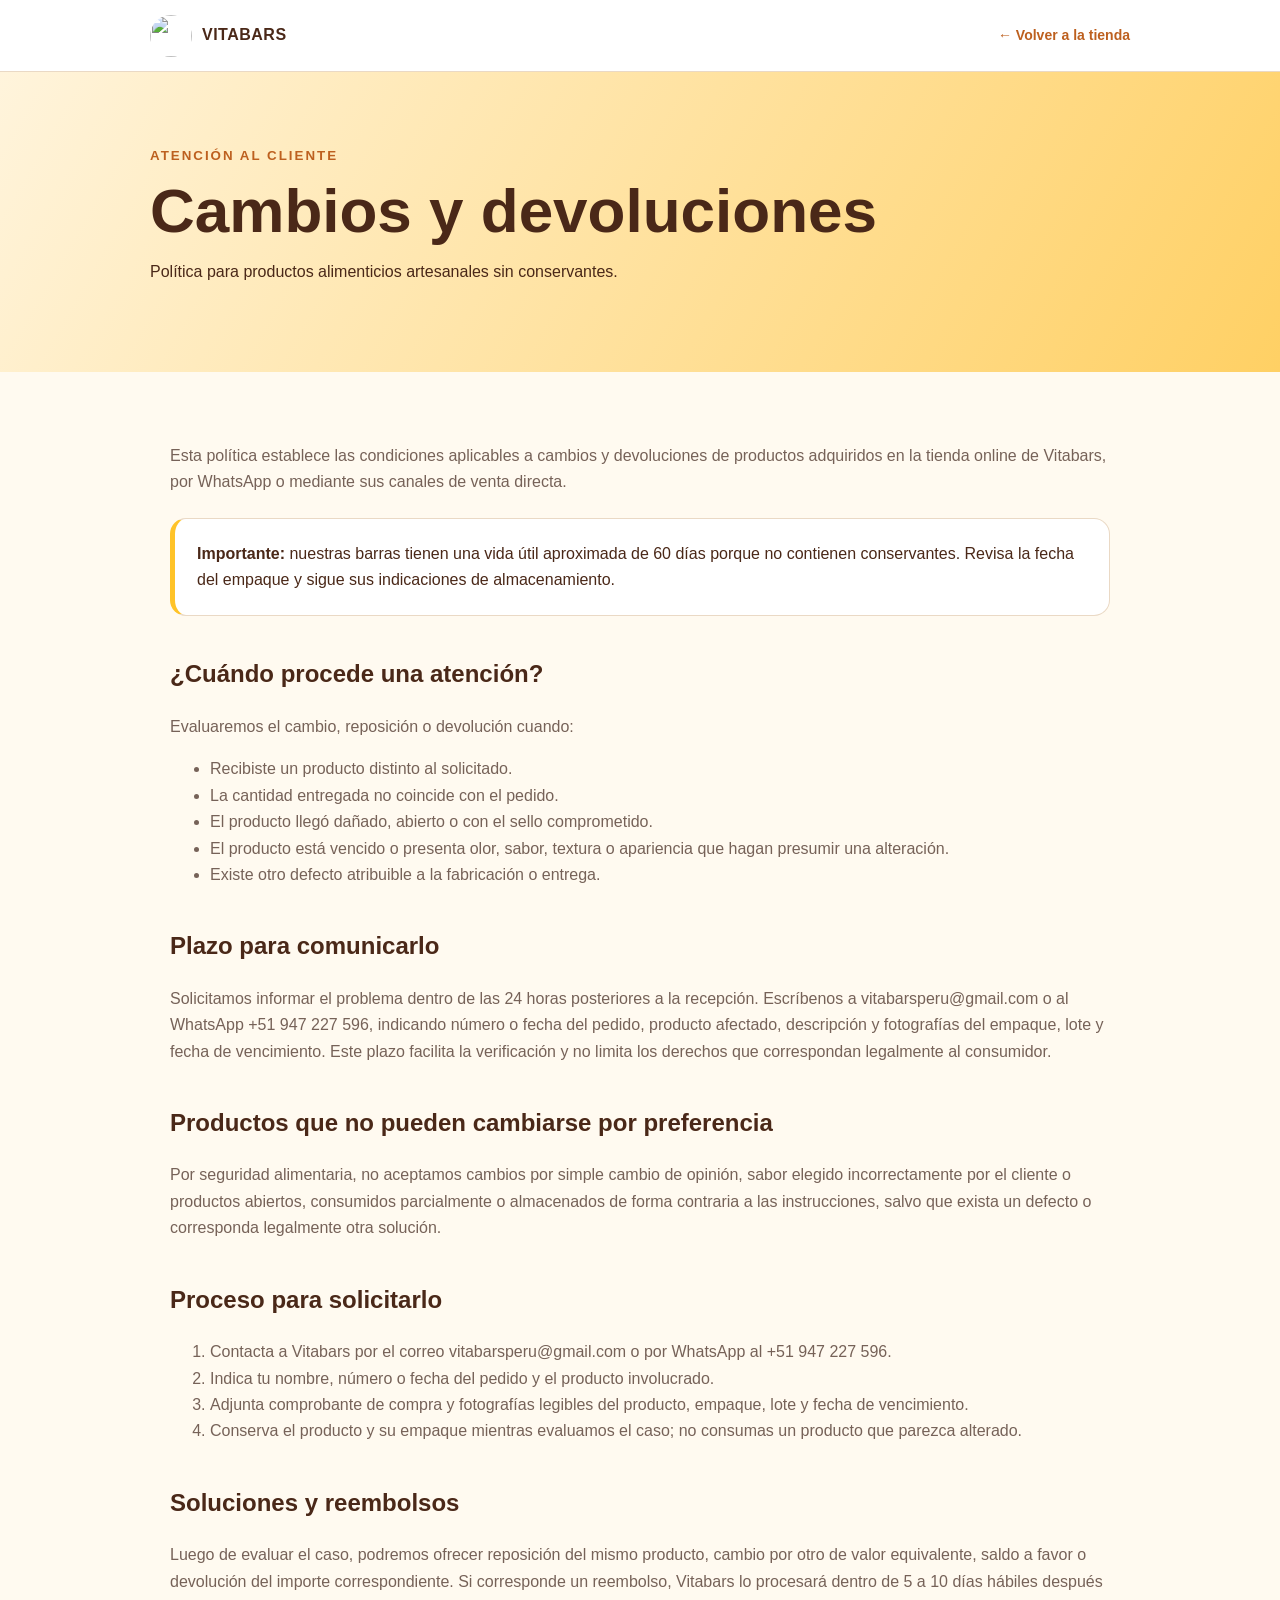
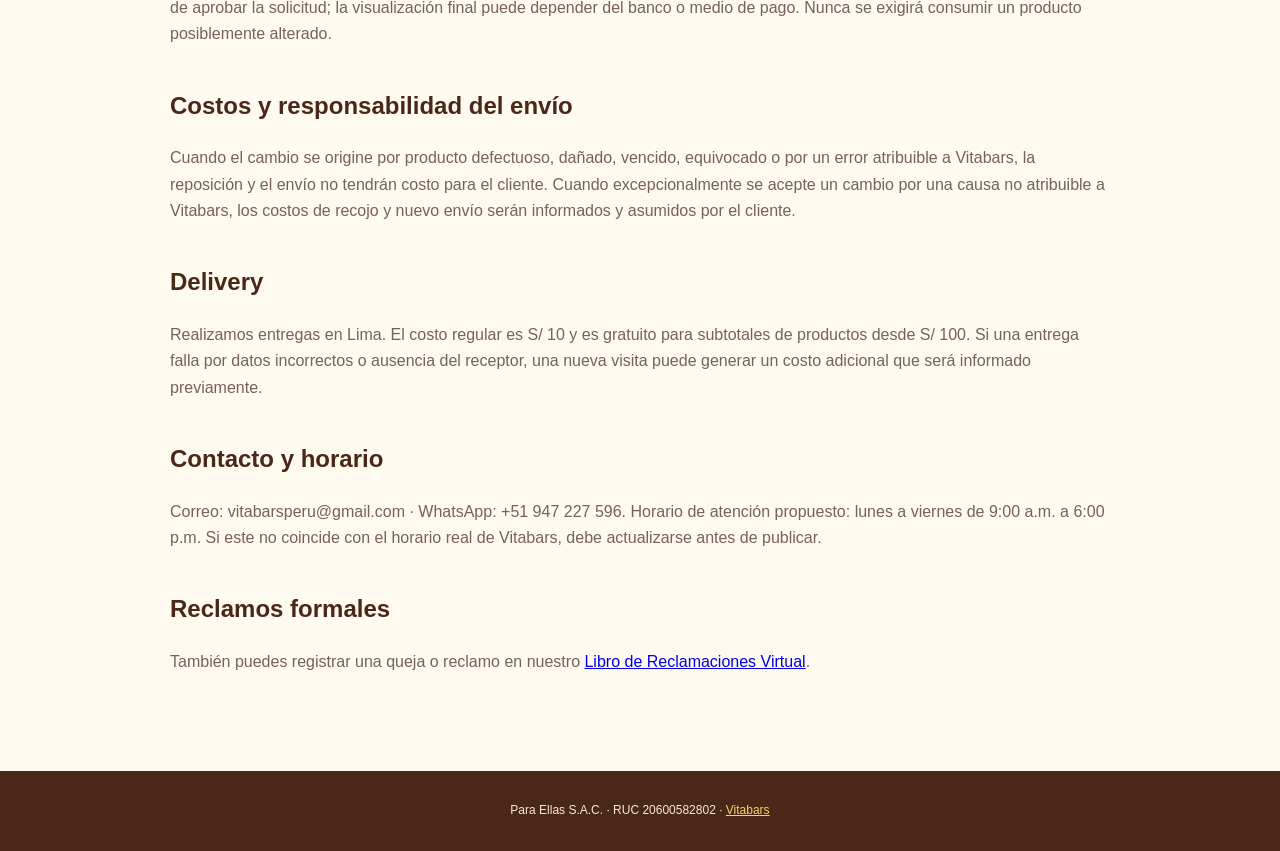
==== cambios-devoluciones.html @ f064b8fb "Add files via upload" ====
<!doctype html><html lang="es"><head><meta charset="UTF-8"><meta name="viewport" content="width=device-width,initial-scale=1"><title>Cambios y devoluciones | Vitabars</title><link rel="stylesheet" href="legal.css"></head><body>
<header class="legal-header"><a class="legal-brand" href="index.html"><img src="assets/logo.png" alt="">VITABARS</a><a class="back-link" href="index.html">← Volver a la tienda</a></header>
<section class="legal-hero"><div><small>ATENCIÓN AL CLIENTE</small><h1>Cambios y devoluciones</h1><p>Política para productos alimenticios artesanales sin conservantes.</p></div></section>
<main class="legal-content"><p>Esta política establece las condiciones aplicables a cambios y devoluciones de productos adquiridos en la tienda online de Vitabars, por WhatsApp o mediante sus canales de venta directa.</p><div class="notice"><strong>Importante:</strong> nuestras barras tienen una vida útil aproximada de 60 días porque no contienen conservantes. Revisa la fecha del empaque y sigue sus indicaciones de almacenamiento.</div>
<h2>¿Cuándo procede una atención?</h2><p>Evaluaremos el cambio, reposición o devolución cuando:</p><ul><li>Recibiste un producto distinto al solicitado.</li><li>La cantidad entregada no coincide con el pedido.</li><li>El producto llegó dañado, abierto o con el sello comprometido.</li><li>El producto está vencido o presenta olor, sabor, textura o apariencia que hagan presumir una alteración.</li><li>Existe otro defecto atribuible a la fabricación o entrega.</li></ul>
<h2>Plazo para comunicarlo</h2><p>Solicitamos informar el problema dentro de las 24 horas posteriores a la recepción. Escríbenos a vitabarsperu@gmail.com o al WhatsApp +51 947 227 596, indicando número o fecha del pedido, producto afectado, descripción y fotografías del empaque, lote y fecha de vencimiento. Este plazo facilita la verificación y no limita los derechos que correspondan legalmente al consumidor.</p>
<h2>Productos que no pueden cambiarse por preferencia</h2><p>Por seguridad alimentaria, no aceptamos cambios por simple cambio de opinión, sabor elegido incorrectamente por el cliente o productos abiertos, consumidos parcialmente o almacenados de forma contraria a las instrucciones, salvo que exista un defecto o corresponda legalmente otra solución.</p>
<h2>Proceso para solicitarlo</h2><ol><li>Contacta a Vitabars por el correo vitabarsperu@gmail.com o por WhatsApp al +51 947 227 596.</li><li>Indica tu nombre, número o fecha del pedido y el producto involucrado.</li><li>Adjunta comprobante de compra y fotografías legibles del producto, empaque, lote y fecha de vencimiento.</li><li>Conserva el producto y su empaque mientras evaluamos el caso; no consumas un producto que parezca alterado.</li></ol>
<h2>Soluciones y reembolsos</h2><p>Luego de evaluar el caso, podremos ofrecer reposición del mismo producto, cambio por otro de valor equivalente, saldo a favor o devolución del importe correspondiente. Si corresponde un reembolso, Vitabars lo procesará dentro de 5 a 10 días hábiles después de aprobar la solicitud; la visualización final puede depender del banco o medio de pago. Nunca se exigirá consumir un producto posiblemente alterado.</p>
<h2>Costos y responsabilidad del envío</h2><p>Cuando el cambio se origine por producto defectuoso, dañado, vencido, equivocado o por un error atribuible a Vitabars, la reposición y el envío no tendrán costo para el cliente. Cuando excepcionalmente se acepte un cambio por una causa no atribuible a Vitabars, los costos de recojo y nuevo envío serán informados y asumidos por el cliente.</p>
<h2>Delivery</h2><p>Realizamos entregas en Lima. El costo regular es S/ 10 y es gratuito para subtotales de productos desde S/ 100. Si una entrega falla por datos incorrectos o ausencia del receptor, una nueva visita puede generar un costo adicional que será informado previamente.</p>
<h2>Contacto y horario</h2><p>Correo: vitabarsperu@gmail.com · WhatsApp: +51 947 227 596. Horario de atención propuesto: lunes a viernes de 9:00 a.m. a 6:00 p.m. Si este no coincide con el horario real de Vitabars, debe actualizarse antes de publicar.</p>
<h2>Reclamos formales</h2><p>También puedes registrar una queja o reclamo en nuestro <a href="libro-reclamaciones.html">Libro de Reclamaciones Virtual</a>.</p></main>
<footer class="legal-footer">Para Ellas S.A.C. · RUC 20600582802 · <a href="index.html">Vitabars</a></footer></body></html>
---- legal.css ----
:root{--ink:#4a2818;--orange:#bd601f;--yellow:#ffc328;--cream:#fff4dc;--paper:#fffaf0;--line:#ead9c5;--muted:#766258}*{box-sizing:border-box}body{margin:0;background:var(--paper);color:var(--ink);font-family:Arial,sans-serif;line-height:1.65}.legal-header{height:72px;padding:0 max(20px,calc((100vw - 980px)/2));display:flex;align-items:center;justify-content:space-between;background:#fff;border-bottom:1px solid var(--line);position:sticky;top:0;z-index:5}.legal-brand{display:flex;align-items:center;gap:10px;font-weight:800;text-decoration:none;color:var(--ink);letter-spacing:.5px}.legal-brand img{width:42px;height:42px;border-radius:50%;object-fit:cover}.back-link{color:var(--orange);font-weight:700;text-decoration:none;font-size:14px}.legal-hero{background:linear-gradient(120deg,var(--cream),#ffd064);padding:70px 20px}.legal-hero>div,.legal-content{max-width:980px;margin:auto}.legal-hero small{font-weight:800;letter-spacing:2px;color:var(--orange)}h1{font-size:clamp(36px,6vw,62px);line-height:1.05;margin:10px 0}h2{font-size:24px;margin-top:38px}h3{font-size:17px;margin-top:25px}.legal-content{padding:55px 20px 80px}.legal-content p,.legal-content li{color:var(--muted)}.company-card,.notice{background:white;border:1px solid var(--line);border-radius:16px;padding:22px;margin:22px 0}.notice{border-left:5px solid var(--yellow)}.legal-footer{background:var(--ink);color:#f8e8d8;padding:30px 20px;text-align:center;font-size:12px}.legal-footer a{color:#ffd064}.claims-form{display:grid;grid-template-columns:1fr 1fr;gap:18px;background:white;border:1px solid var(--line);border-radius:20px;padding:28px}.claims-form h2,.claims-form .full{grid-column:1/-1}.claims-form label{display:flex;flex-direction:column;font-size:13px;font-weight:700;gap:7px}.claims-form input,.claims-form select,.claims-form textarea{width:100%;padding:12px;border:1px solid #d8c4ae;border-radius:9px;background:#fffdf8;font:inherit}.claims-form textarea{min-height:120px;resize:vertical}.claims-form button{grid-column:1/-1;border:0;border-radius:30px;padding:15px;background:var(--ink);color:white;font-weight:800;cursor:pointer}.claim-code{background:var(--cream);padding:12px;border-radius:9px;font-weight:700}.check{flex-direction:row!important;align-items:flex-start;font-weight:400!important}.check input{width:auto;margin-top:5px}@media(max-width:650px){.claims-form{grid-template-columns:1fr;padding:20px}.claims-form>*{grid-column:1!important}.legal-header{height:64px}.back-link{font-size:12px}}
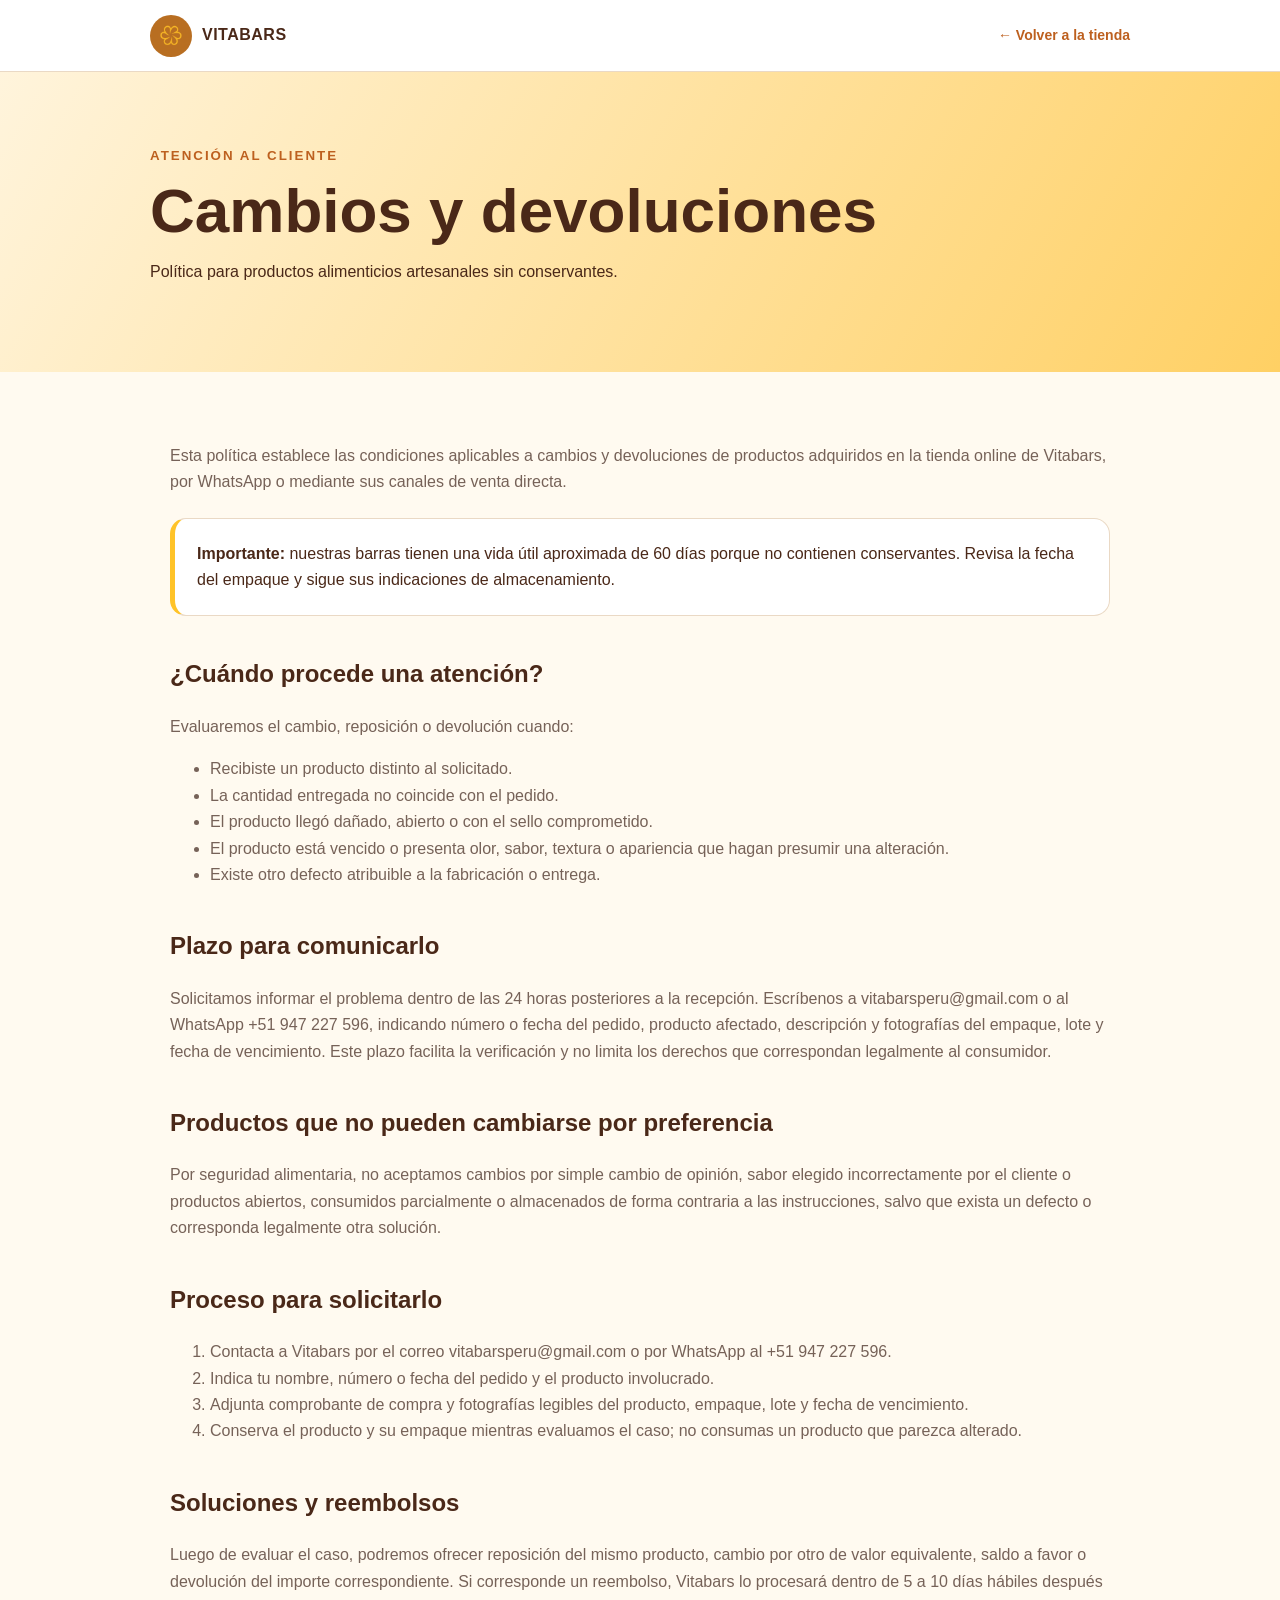
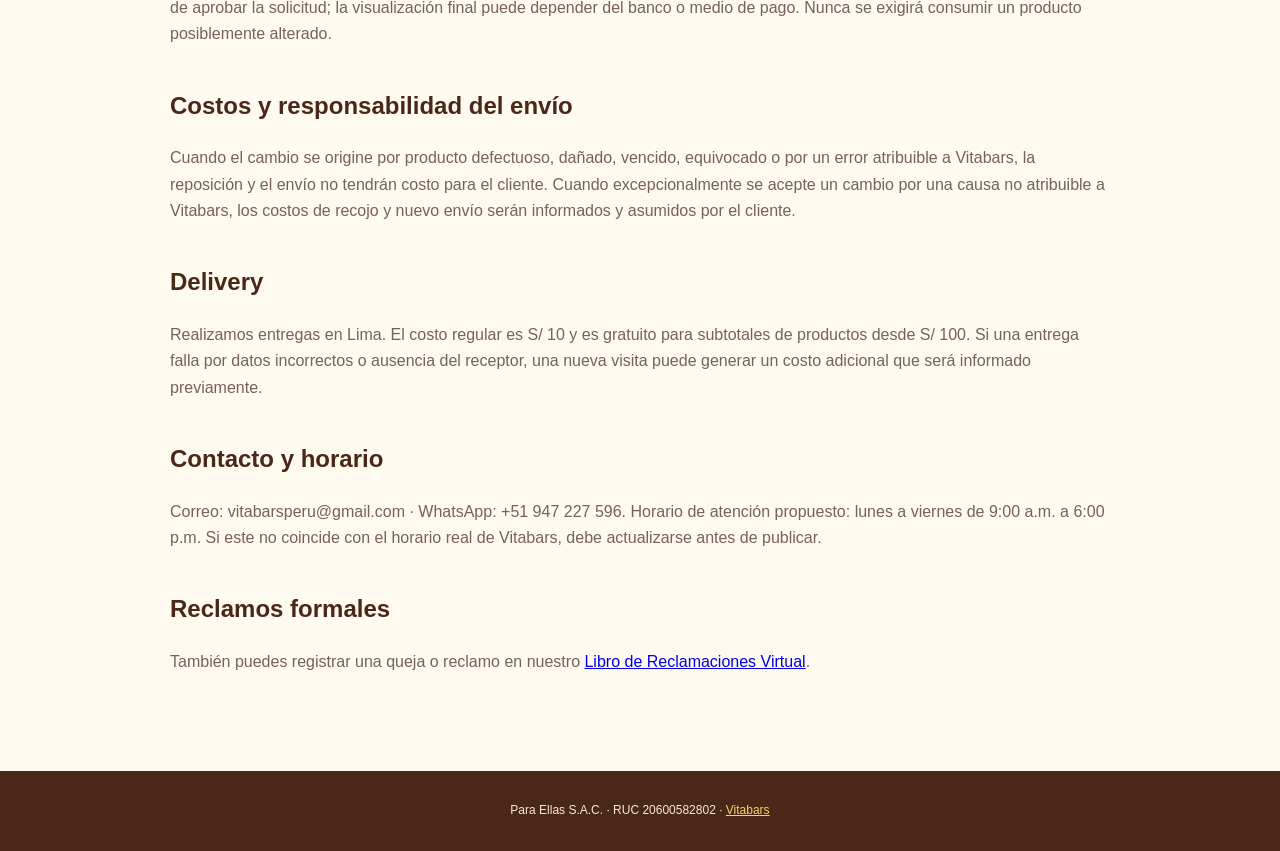
==== commit 421b1e4f: "Add files via upload" ====
--- a/cambios-devoluciones.html
+++ b/cambios-devoluciones.html
@@ -1,5 +1,5 @@
 <!doctype html><html lang="es"><head><meta charset="UTF-8"><meta name="viewport" content="width=device-width,initial-scale=1"><title>Cambios y devoluciones | Vitabars</title><link rel="stylesheet" href="legal.css"></head><body>
-<header class="legal-header"><a class="legal-brand" href="index.html"><img src="assets/logo.png" alt="">VITABARS</a><a class="back-link" href="index.html">← Volver a la tienda</a></header>
+<header class="legal-header"><a class="legal-brand" href="index.html"><img src="logo.png" alt="">VITABARS</a><a class="back-link" href="index.html">← Volver a la tienda</a></header>
 <section class="legal-hero"><div><small>ATENCIÓN AL CLIENTE</small><h1>Cambios y devoluciones</h1><p>Política para productos alimenticios artesanales sin conservantes.</p></div></section>
 <main class="legal-content"><p>Esta política establece las condiciones aplicables a cambios y devoluciones de productos adquiridos en la tienda online de Vitabars, por WhatsApp o mediante sus canales de venta directa.</p><div class="notice"><strong>Importante:</strong> nuestras barras tienen una vida útil aproximada de 60 días porque no contienen conservantes. Revisa la fecha del empaque y sigue sus indicaciones de almacenamiento.</div>
 <h2>¿Cuándo procede una atención?</h2><p>Evaluaremos el cambio, reposición o devolución cuando:</p><ul><li>Recibiste un producto distinto al solicitado.</li><li>La cantidad entregada no coincide con el pedido.</li><li>El producto llegó dañado, abierto o con el sello comprometido.</li><li>El producto está vencido o presenta olor, sabor, textura o apariencia que hagan presumir una alteración.</li><li>Existe otro defecto atribuible a la fabricación o entrega.</li></ul>
